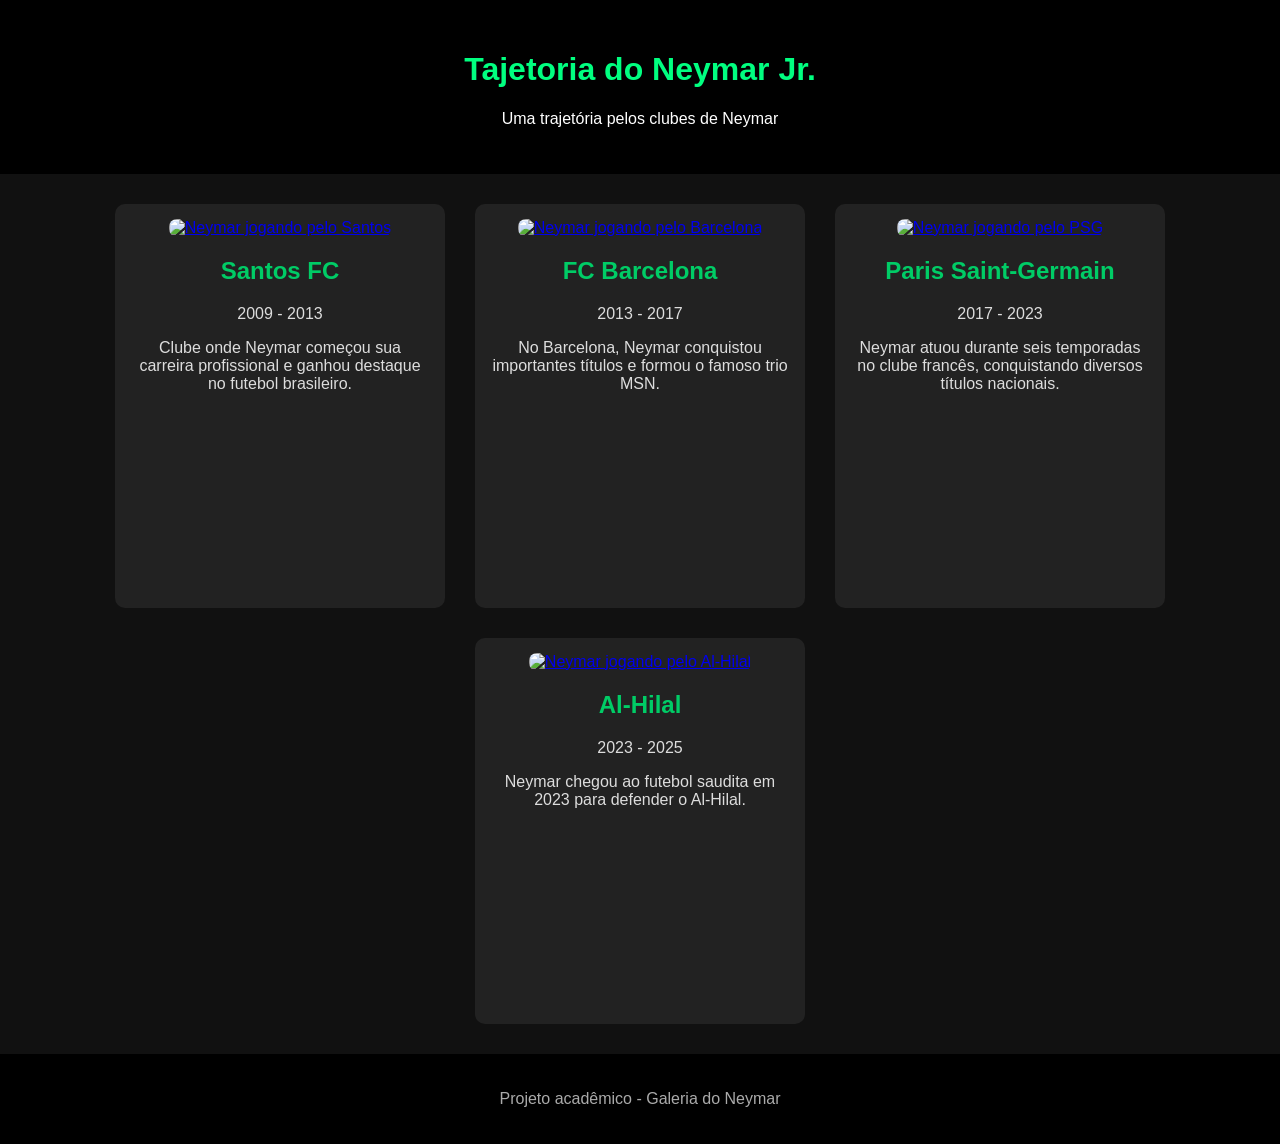
==== principal/index.html @ d4050f43 "finalizado" ====
<!DOCTYPE html>
<html lang="pt-br">
<head>
    <meta charset="UTF-8">
    <meta name="viewport" content="width=device-width, initial-scale=1.0">
    <title>TRAJETORIA DO NEYMAR</title>
    <link rel="stylesheet" href="style.css">
</head>
<body>
    <header>
        <h1>Tajetoria do Neymar Jr.</h1>
        <p>Uma trajetória pelos clubes de Neymar</p></header>
    
    <main>
        <div class="card">

            <a href="santos.html">
                <img src="../imagens/santos.jpg" alt="Neymar jogando pelo Santos">
            </a>

            <h2>Santos FC</h2>

            <p>2009 - 2013</p>

            <p>
                Clube onde Neymar começou sua carreira profissional
                e ganhou destaque no futebol brasileiro.
            </p>

            <iframe src="https://www.youtube.com/embed?v=ob-hr4_Znb8&t=111s" frameborder="0"></iframe>
            

        </div>

         <div class="card">

            <a href="barcelona.html">
                <img src="../imagens/barca.jpg" alt="Neymar jogando pelo Barcelona">
            </a>

            <h2>FC Barcelona</h2>

            <p>2013 - 2017</p>

            <p>
                No Barcelona, Neymar conquistou importantes títulos
                e formou o famoso trio MSN.
            </p>

            <iframe src="https://www.youtube.com/embed?v=40_R3lyMMRo" frameborder="0"></iframe>
            
        </div>

        <div class="card">

            <a href="psg.html">
                <img src="../imagens/psg.jpg" alt="Neymar jogando pelo PSG">
            </a>

            <h2>Paris Saint-Germain</h2>

            <p>2017 - 2023</p>

            <p>
                Neymar atuou durante seis temporadas no clube francês,
                conquistando diversos títulos nacionais.
            </p>

            <iframe src="https://www.youtube.com/embed?v=YROPfFnzmBc&t=29s" frameborder="0"></iframe>
        </div>
        
        <div class="card">

            <a href="hilal.html">
                <img src="../imagens/hillal.jpg" alt="Neymar jogando pelo Al-Hilal">
            </a>

            <h2>Al-Hilal</h2>

            <p>2023 - 2025</p>

            <p>
                Neymar chegou ao futebol saudita em 2023
                para defender o Al-Hilal.
            </p>

            <iframe src="https://www.youtube.com/embed?v=1rMtkEAHpi8&t=39s" frameborder="0"></iframe>

        </div>
        
    </main>
     <footer>

        <p>Projeto acadêmico - Galeria do Neymar</p>

    </footer>
</body>
</html>
---- principal/style.css ----
body {
    margin: 0;
    font-family: sans-serif;
    background-color: #111;
    color: white;
}


/* Cabeçalho */

header {
    text-align: center;
    background-color: #000;
    padding: 30px;
}

header h1 {
    color: #00ff80;
}


/* Área dos cards */

main {
    width: 90%;
    margin: 30px auto;

    display: flex;
    flex-wrap: wrap;
    justify-content: center;
    gap: 30px;
}


/* Cards */

.card {
    background-color: #222;

    width: 300px;

    padding: 15px;

    border-radius: 10px;

    text-align: center;
}


/* Imagens */

.card img {
    width: 100%;
    height: 300px;

    object-fit: cover;

    border-radius: 8px;
}


/* Efeito quando passa o mouse */

.card img:hover {
    opacity: 0.9;
}


/* Títulos */

.card h2 {
    color: #00cc66;
}


/* Textos */

.card p {
    color: #ddd;
}


/* Vídeos */

.card iframe {
    width: 100%;
    height: 170px;
    margin-top: 10px;
    border: none;
    border-radius: 5px;
}


/* Rodapé */

footer {
    text-align: center;

    background-color: #000;

    padding: 20px;

    margin-top: 30px;

    color: #aaa;
}
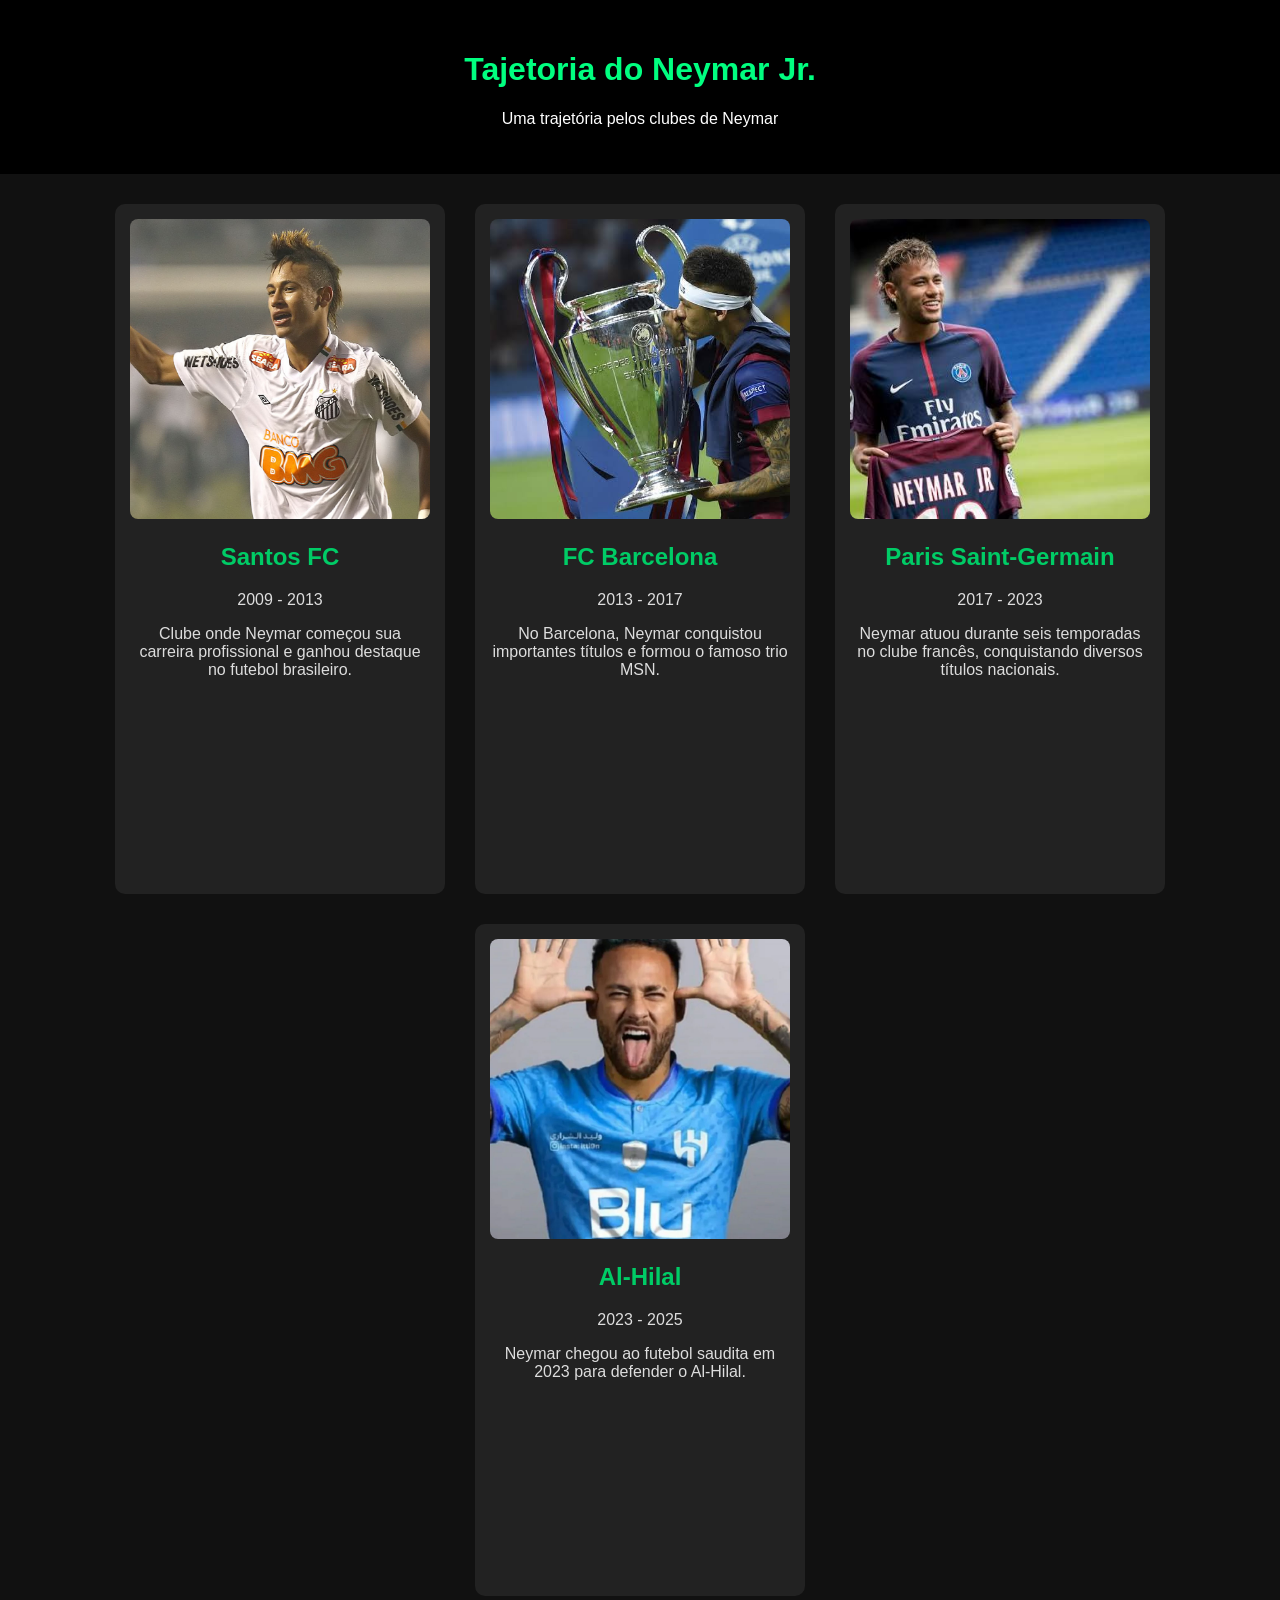
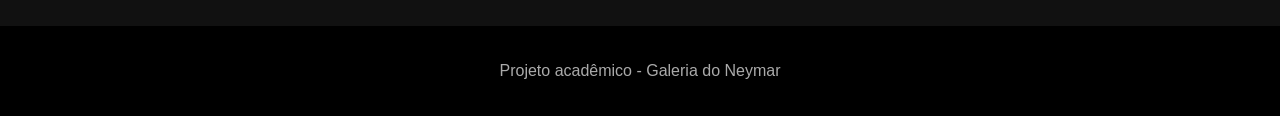
==== commit da5d2fde: "pronto" ====
--- a/principal/index.html
+++ b/principal/index.html
@@ -27,7 +27,7 @@
                 e ganhou destaque no futebol brasileiro.
             </p>
 
-            <iframe src="https://www.youtube.com/embed?v=ob-hr4_Znb8&t=111s" frameborder="0"></iframe>
+            <iframe width="560" height="315" src="https://www.youtube.com/embed/ob-hr4_Znb8?si=aA0_GgA_4DZOFYsl" title="YouTube video player" frameborder="0" allow="accelerometer; autoplay; clipboard-write; encrypted-media; gyroscope; picture-in-picture; web-share" referrerpolicy="strict-origin-when-cross-origin" allowfullscreen></iframe>
             
 
         </div>
@@ -47,7 +47,7 @@
                 e formou o famoso trio MSN.
             </p>
 
-            <iframe src="https://www.youtube.com/embed?v=40_R3lyMMRo" frameborder="0"></iframe>
+            <iframe width="560" height="315" src="https://www.youtube.com/embed/mcP-JlM__cM?si=v1w80qK7duWhawuV" title="YouTube video player" frameborder="0" allow="accelerometer; autoplay; clipboard-write; encrypted-media; gyroscope; picture-in-picture; web-share" referrerpolicy="strict-origin-when-cross-origin" allowfullscreen></iframe>
             
         </div>
 
@@ -66,7 +66,7 @@
                 conquistando diversos títulos nacionais.
             </p>
 
-            <iframe src="https://www.youtube.com/embed?v=YROPfFnzmBc&t=29s" frameborder="0"></iframe>
+            <iframe width="560" height="315" src="https://www.youtube.com/embed/YROPfFnzmBc?si=nkrsSJfQslhZTTLg" title="YouTube video player" frameborder="0" allow="accelerometer; autoplay; clipboard-write; encrypted-media; gyroscope; picture-in-picture; web-share" referrerpolicy="strict-origin-when-cross-origin" allowfullscreen></iframe>
         </div>
         
         <div class="card">
@@ -84,7 +84,7 @@
                 para defender o Al-Hilal.
             </p>
 
-            <iframe src="https://www.youtube.com/embed?v=1rMtkEAHpi8&t=39s" frameborder="0"></iframe>
+            <iframe width="560" height="315" src="https://www.youtube.com/embed/1rMtkEAHpi8?si=r0Q1BIHPwD8dBMFy" title="YouTube video player" frameborder="0" allow="accelerometer; autoplay; clipboard-write; encrypted-media; gyroscope; picture-in-picture; web-share" referrerpolicy="strict-origin-when-cross-origin" allowfullscreen></iframe>
 
         </div>
         
--- a/principal/style.css
+++ b/principal/style.css
@@ -62,7 +62,7 @@
 /* Efeito quando passa o mouse */
 
 .card img:hover {
-    opacity: 0.9;
+    opacity: 0.6;
 }
 
 
